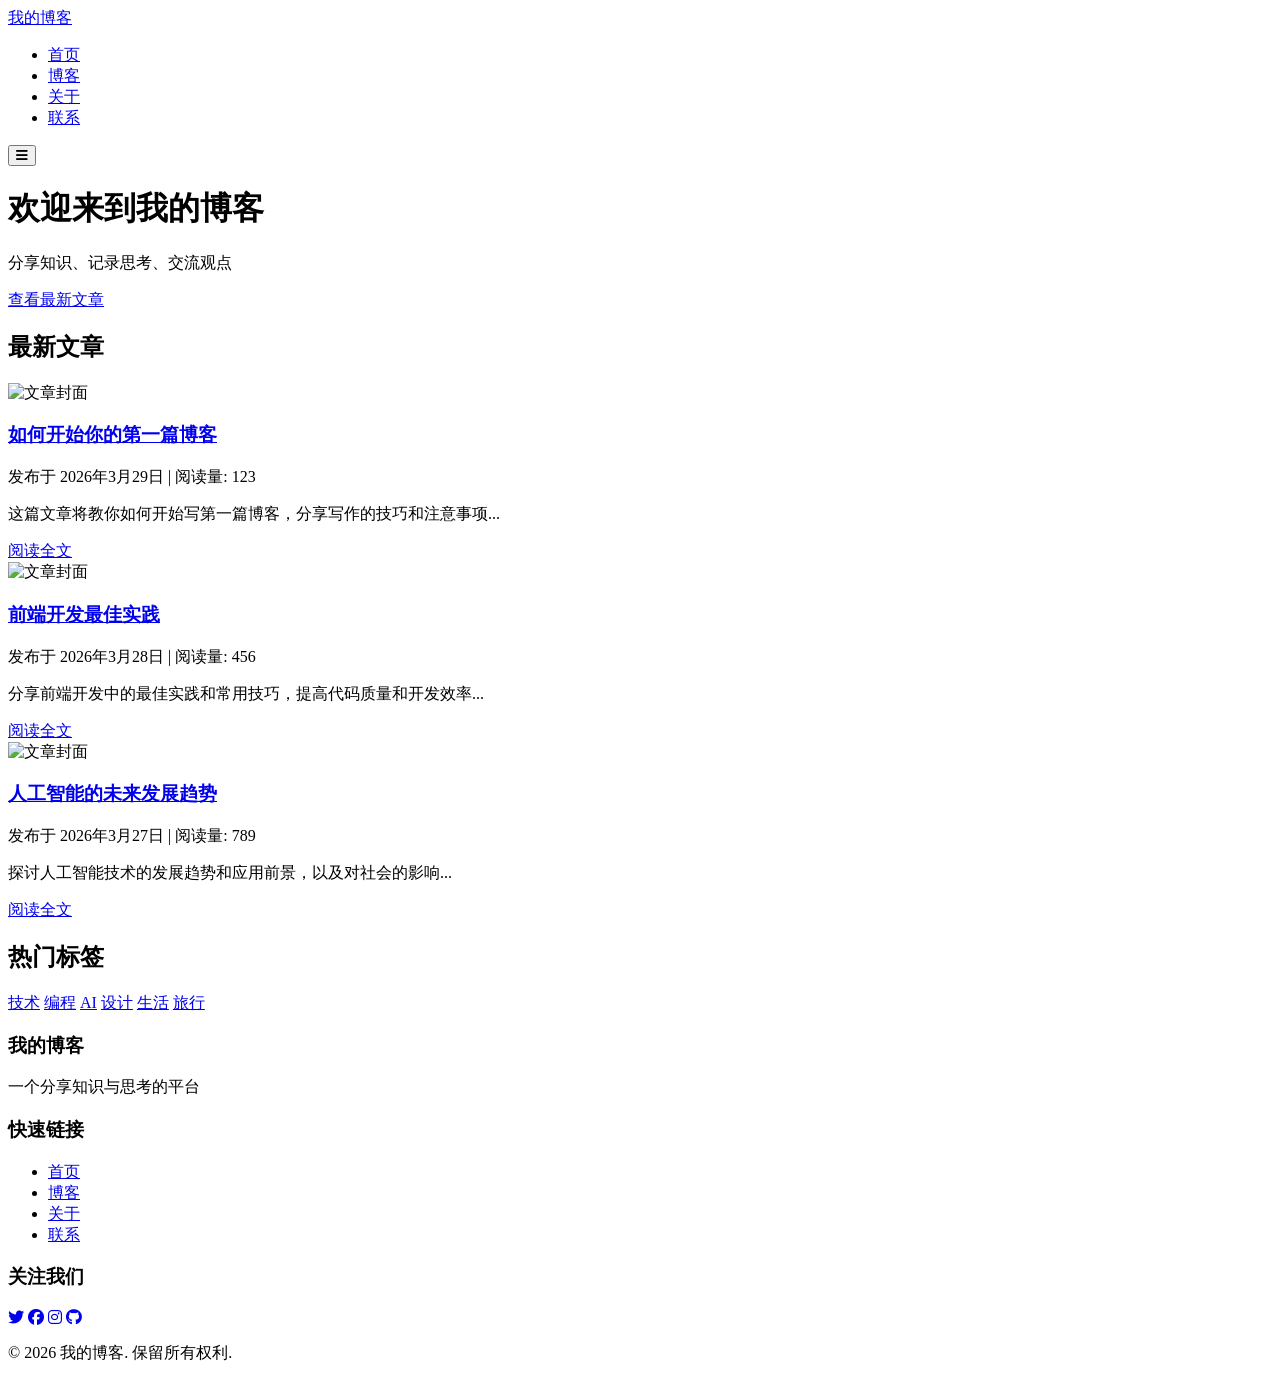
==== index.html @ 102514a4 "Upload index.html" ====
<!DOCTYPE html>
<html lang="zh-CN">
<head>
    <meta charset="UTF-8">
    <meta name="viewport" content="width=device-width, initial-scale=1.0">
    <title>我的博客 - 分享知识与思考</title>
    <link rel="stylesheet" href="css/style.css">
    <link rel="stylesheet" href="css/responsive.css">
    <link rel="stylesheet" href="https://cdnjs.cloudflare.com/ajax/libs/font-awesome/6.4.0/css/all.min.css">
</head>
<body>
    <!-- 导航栏 -->
    <nav class="navbar">
        <div class="container">
            <a href="index.html" class="logo">我的博客</a>
            <ul class="nav-links">
                <li><a href="index.html">首页</a></li>
                <li><a href="blog/">博客</a></li>
                <li><a href="about.html">关于</a></li>
                <li><a href="contact.html">联系</a></li>
            </ul>
            <button class="mobile-menu-btn">
                <i class="fas fa-bars"></i>
            </button>
        </div>
    </nav>

    <!-- 头部 -->
    <header class="header">
        <div class="container">
            <h1>欢迎来到我的博客</h1>
            <p>分享知识、记录思考、交流观点</p>
            <a href="blog/" class="btn-primary">查看最新文章</a>
        </2>
    </header>

    <!-- 主要内容 -->
    <main class="container">
        <!-- 最新文章 -->
        <section class="latest-posts">
            <h2>最新文章</h2>
            <div class="posts-grid">
                <article class="post-card">
                    <img src="images/post1.jpg" alt="文章封面" class="post-image">
                    <h3><a href="blog/post1.html">如何开始你的第一篇博客</a></h3>
                    <p class="post-meta">发布于 2026年3月29日 | 阅读量: 123</p>
                    <p>这篇文章将教你如何开始写第一篇博客，分享写作的技巧和注意事项...</p>
                    <a href="blog/post1.html" class="btn-read-more">阅读全文</a>
                </article>
                
                <article class="post-card">
                    <img src="images/post2.jpg" alt="文章封面" class= "post-image">
                    <h3><a href="blog/post2.html">前端开发最佳实践</a></h3>
                    <p class="post-meta">发布于 2026年3月28日 | 阅读量: 456</p>
                    <p>分享前端开发中的最佳实践和常用技巧，提高代码质量和开发效率...</p>
                    <a href="blog/post2.html" class="btn-read-more">阅读全文</a>
                </article>
                
                <article class="post-card">
                    <img src="images/post2.jpg" alt="文章封面" class= "post-image">
                    <h3><a href="blog/post3.html">人工智能的未来发展趋势</a></h3>
                    <p class="post-meta">发布于 2026年3月27日 | 阅读量: 789</p>
                    <p>探讨人工智能技术的发展趋势和应用前景，以及对社会的影响...</p>
                    <a href="blog/post3.html" class="btn-read-more">阅读全文</a>
                </article>
            </div>
        </section>

        <!-- 热门标签 -->
        <section class="tags-section">
            <h2>热门标签</span></h2>
            <div class="tags">
                <a href="#" class="tag">技术</a>
                <a href="#" class="tag">编程</a>
                <a href="#" class="tag">AI</a>
                <a href="#" class="tag">设计</a>
                <a href="#" class="tag">生活</a>
                <a href="#" class="tag">旅行</a>
            </div>
        </section>
    </main>

    <!-- 底部 -->
    <footer class="footer">
        <div class="container">
            <div class="footer-content">
                <div class="footer-section">
                    <h3>我的博客</h3>
                    <p>一个分享知识与思考的平台</p>
                </div>
                <div class="footer-section">
                    <h3>快速链接</h3>
                    <ul>
                        <li><a href="index.html">首页</a></li>
                        <li><a href="blog/">博客</a></li>
                        <li><a href="about.html">关于</a></li>
                        <li><a href="contact.html">联系</a></li>
                    </ul>
                </div>
                <div class="footer-section">
                    <h3>关注我们</h3>
                    <div class="social-icons">
                        <a href="#"><i class="fab fa-twitter"></i></a>
                        <a href="#"><i class="fab fa-facebook"></i></a>
                        <a href="#"><i class="fab fa-instagram"></i></a>
                        <a href="#"><i class="fab fa-github"></i></a>
                    </div>
                </div>
            </div>
            <div class="copyright">
                <p>&copy; 2026 我的博客. 保留所有权利.</p>
            </div>
        </div>
    </footer>

    <script src="js/main.js"></script>
</body>
</html>
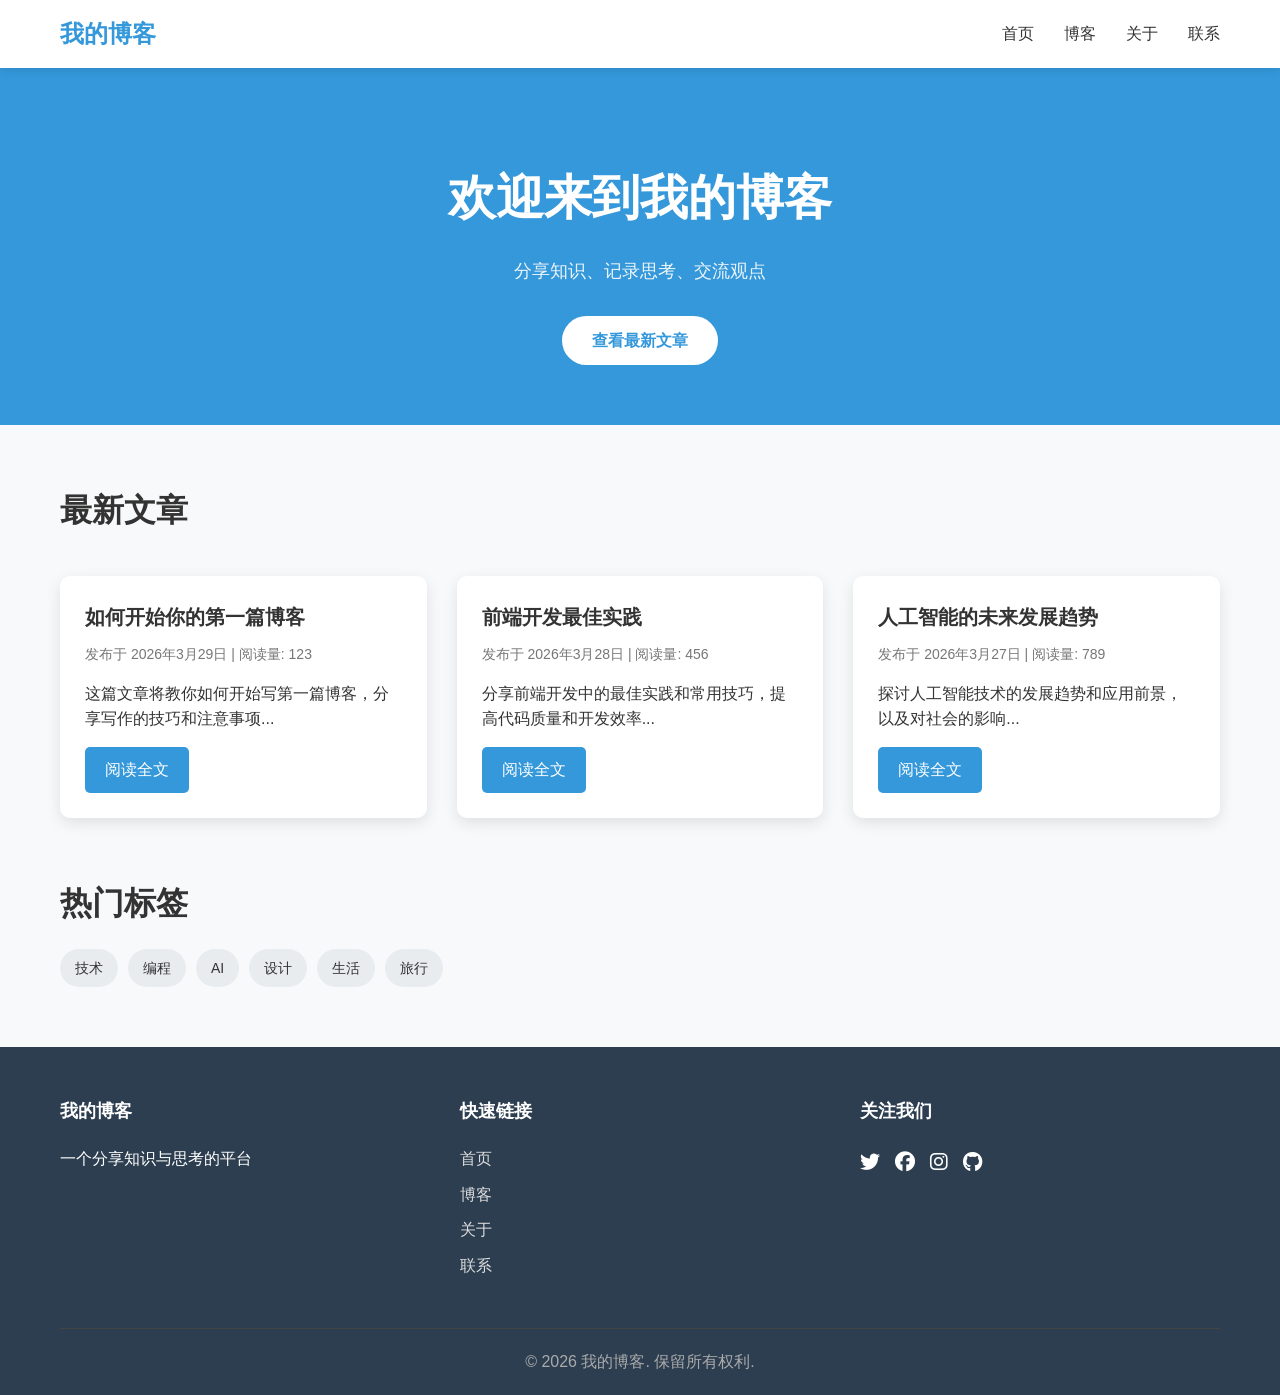
==== commit 4d22e5df: "Update index.html - fixed HTML and removed missing images" ====
--- a/index.html
+++ b/index.html
@@ -31,7 +31,7 @@
             <h1>欢迎来到我的博客</h1>
             <p>分享知识、记录思考、交流观点</p>
             <a href="blog/" class="btn-primary">查看最新文章</a>
-        </2>
+        </div>
     </header>
 
     <!-- 主要内容 -->
@@ -41,7 +41,7 @@
             <h2>最新文章</h2>
             <div class="posts-grid">
                 <article class="post-card">
-                    <img src="images/post1.jpg" alt="文章封面" class="post-image">
+                    <div class="post-image-placeholder"></div>
                     <h3><a href="blog/post1.html">如何开始你的第一篇博客</a></h3>
                     <p class="post-meta">发布于 2026年3月29日 | 阅读量: 123</p>
                     <p>这篇文章将教你如何开始写第一篇博客，分享写作的技巧和注意事项...</p>
@@ -49,7 +49,7 @@
                 </article>
                 
                 <article class="post-card">
-                    <img src="images/post2.jpg" alt="文章封面" class= "post-image">
+                    <div class="post-image-placeholder"></div>
                     <h3><a href="blog/post2.html">前端开发最佳实践</a></h3>
                     <p class="post-meta">发布于 2026年3月28日 | 阅读量: 456</p>
                     <p>分享前端开发中的最佳实践和常用技巧，提高代码质量和开发效率...</p>
@@ -57,7 +57,7 @@
                 </article>
                 
                 <article class="post-card">
-                    <img src="images/post2.jpg" alt="文章封面" class= "post-image">
+                    <div class="post-image-placeholder"></div>
                     <h3><a href="blog/post3.html">人工智能的未来发展趋势</a></h3>
                     <p class="post-meta">发布于 2026年3月27日 | 阅读量: 789</p>
                     <p>探讨人工智能技术的发展趋势和应用前景，以及对社会的影响...</p>
@@ -68,7 +68,7 @@
 
         <!-- 热门标签 -->
         <section class="tags-section">
-            <h2>热门标签</span></h2>
+            <h2>热门标签</h2>
             <div class="tags">
                 <a href="#" class="tag">技术</a>
                 <a href="#" class="tag">编程</a>
--- a/css/style.css
+++ b/css/style.css
@@ -0,0 +1,266 @@
+/* 全局样式 */
+* {
+    margin: 0;
+    padding: 0;
+    box-sizing: border-box;
+}
+
+body {
+    font-family: 'Arial', 'Helvetica Neue', Helvetica, sans-serif;
+    line-height: 1.6;
+    color: #333;
+    background-color: #f8f9fa;
+}
+
+.container {
+    max-width: 1200px;
+    margin: 0 auto;
+    padding: 0 20px;
+}
+
+/* 导航栏 */
+.navbar {
+    background-color: #fff;
+    box-shadow: 0 2px 10px rgba(0,0,0,0.1);
+    position: fixed;
+    top: 0;
+    width: 100%;
+    z-index: 1000;
+}
+
+.navbar .container {
+    display: flex;
+    justify-content: space-between;
+    align-items: center;
+    padding: 15px 20px;
+}
+
+.logo {
+    font-size: 24px;
+    font-weight: bold;
+    color: #3498db;
+    text-decoration: none;
+}
+
+.nav-links {
+    display: flex;
+    list-style: none;
+}
+
+.nav-links li {
+    margin-left: 30px;
+}
+
+.nav-links a {
+    color: #333;
+    text-decoration: none;
+    font-size: 16px;
+    transition: color 0.3s;
+}
+
+.nav-links a:hover {
+    color: #3498db;
+}
+
+.mobile-menu-btn {
+    background: none;
+    border: none;
+    font-size: 24px;
+    color: #333;
+    cursor: pointer;
+    display: none;
+}
+
+/* 头部 */
+.header {
+    background-color: #3498db;
+    color: white;
+    padding: 100px 0 60px;
+    text-align: center;
+    margin-top: 60px;
+}
+
+.header h1 {
+    font-size: 48px;
+    margin-bottom: 20px;
+}
+
+.header p {
+    font-size: 18px;
+    margin-bottom: 30px;
+    opacity: 0.9;
+}
+
+.btn-primary {
+    background-color: #fff;
+    color: #3498db;
+    padding: 12px 30px;
+    border-radius: 30px;
+    text-decoration: none;
+    font-weight: bold;
+    display: inline-block;
+    transition: all 0.3s;
+}
+
+.btn-primary:hover {
+    background-color: #2980b9;
+    color: white;
+    transform: translateY(-2px);
+}
+
+/* 文章卡片 */
+.posts-grid {
+    display: grid;
+    grid-template-columns: repeat(auto-fit, minmax(300px, 1fr));
+    gap: 30px;
+    margin-top: 40px;
+}
+
+.post-card {
+    background-color: white;
+    border-radius: 10px;
+    box-shadow: 0 5px 15px rgba(0,0,0,0.1);
+    padding: 25px;
+    transition: transform 0.3s;
+}
+
+.post-card:hover {
+    transform: translateY(-5px);
+}
+
+.post-image {
+    width: 100%;
+    height: 200px;
+    object-fit: cover;
+    border-radius: 8px;
+    margin-bottom: 20px;
+}
+
+.post-card h3 {
+    font-size: 20px;
+    margin-bottom: 10px;
+}
+
+.post-card h3 a {
+    color: #333;
+    text-decoration: none;
+}
+
+.post-card h3 a:hover {
+    color: #3498db;
+}
+
+.post-meta {
+    color: #777;
+    font-size: 14px;
+    margin-bottom: 15px;
+}
+
+.btn-read-more {
+    background-color: #3498db;
+    color: white;
+    padding: 10px 20px;
+    border-radius: 5px;
+    text-decoration: none;
+    display: inline-block;
+    margin-top: 15px;
+    transition: background-color 0.3s;
+}
+
+.btn-read-more:hover {
+    background-color: #2980b9;
+}
+
+/* 标签 */
+.tags {
+    display: flex;
+    flex-wrap: wrap;
+    gap: 10px;
+    margin-top: 20px;
+}
+
+.tag {
+    background-color: #e9ecef;
+    color: #333;
+    padding: 8px 15px;
+    border-radius: 20px;
+    text-decoration: none;
+    font-size: 14px;
+    transition: all 0.3s;
+}
+
+.tag:hover {
+    background-color: #3498db;
+    color: white;
+}
+
+/* 底部 */
+.footer {
+    background-color: #2c3e50;
+    color: white;
+    padding: 50px 0 20px;
+    margin-top: 60px;
+}
+
+.footer-content {
+    display: grid;
+    grid-template-columns: repeat(auto-fit, minmax(250px, 1fr));
+    gap: 40px;
+    margin-bottom: 40px;
+}
+
+.footer-section h3 {
+    font-size: 18px;
+    margin-bottom: 20px;
+}
+
+.footer-section ul {
+    list-style: none;
+}
+
+.footer-section ul li {
+    margin-bottom: 10px;
+}
+
+.footer-section a {
+    color: #ddd;
+    text-decoration: none;
+    transition: color 0.3s;
+}
+
+.footer-section a:hover {
+    color: #3498db;
+}
+
+.social-icons {
+    display: flex;
+    gap: 15px;
+}
+
+.social-icons a {
+    color: white;
+    font-size: 20px;
+    transition: color 0.3s;
+}
+
+.social-icons a:hover {
+    color: #3498db;
+}
+
+.copyright {
+    text-align: center;
+    padding-top: 20px;
+    border-top: 1px solid #444;
+    color: #aaa;
+}
+
+/* 章节标题 */
+section {
+    margin-top: 60px;
+}
+
+h2 {
+    font-size: 32px;
+    margin-bottom: 20px;
+    color: #333;
+}
--- a/css/responsive.css
+++ b/css/responsive.css
@@ -0,0 +1,62 @@
+/* 响应式设计 */
+@media (max-width: 768px) {
+    .navbar .container {
+        padding: 15px;
+    }
+    
+    .nav-links {
+        display: none;
+        position: absolute;
+        top: 100%;
+        left: 0;
+        width: 100%;
+        background-color: white;
+        box-shadow: 0 5px 10px rgba(0,0,0,0.1);
+        padding: 20px;
+        flex-direction: column;
+    }
+    
+    .nav-links.active {
+        display: flex;
+    }
+    
+    .nav-links li {
+        margin-left: 0;
+        margin-bottom: 15px;
+    }
+    
+    .mobile-menu-btn {
+        display: block;
+    }
+    
+    .header h1 {
+        font-size: 36px;
+    }
+    
+    .header p {
+        font-size: 16px;
+    }
+    
+    .posts-grid {
+        grid-template-columns: 1fr;
+    }
+    
+    .footer-content {
+        grid-template-columns: 1fr;
+        gap: 30px;
+    }
+}
+
+@media (max-width: 480px) {
+    .header h1 {
+        font-size: 28px;
+    }
+    
+    .container {
+        padding: 0 15px;
+    }
+    
+    .post-card {
+        padding: 15px;
+    }
+}
